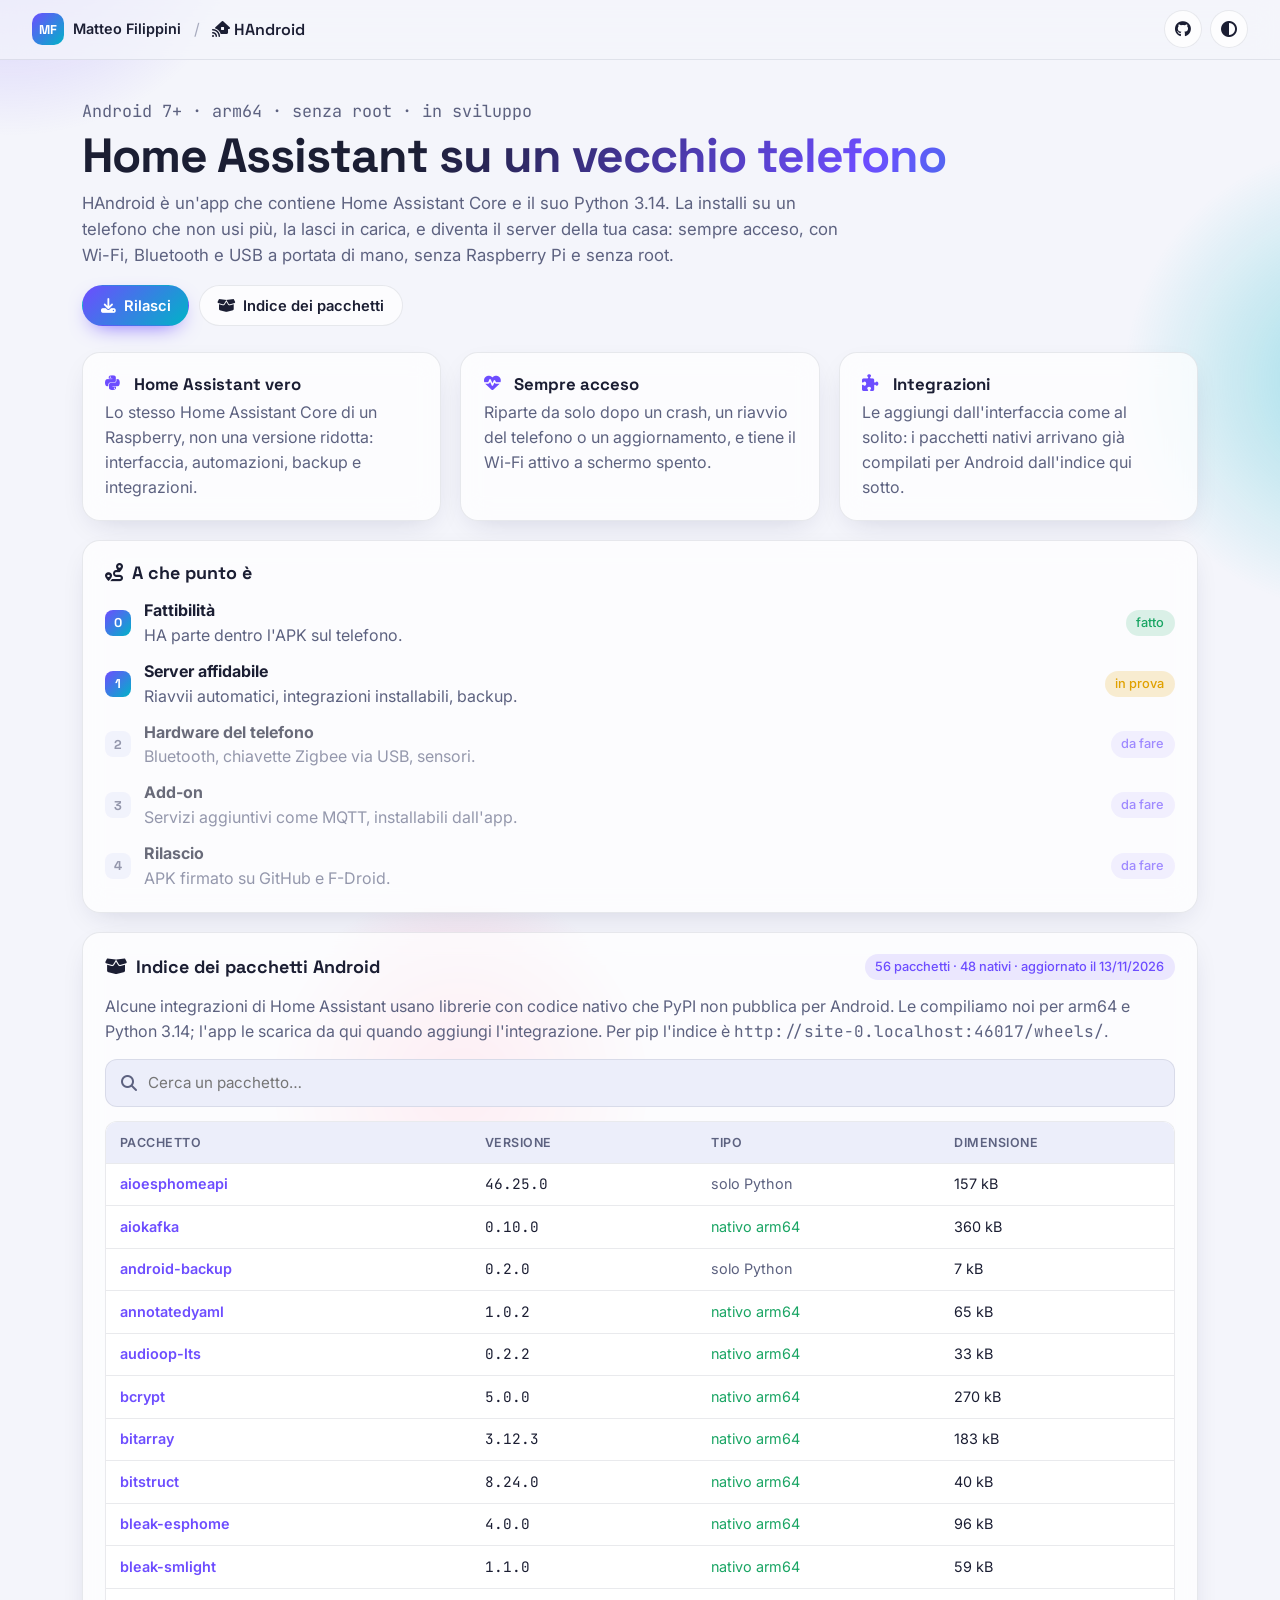
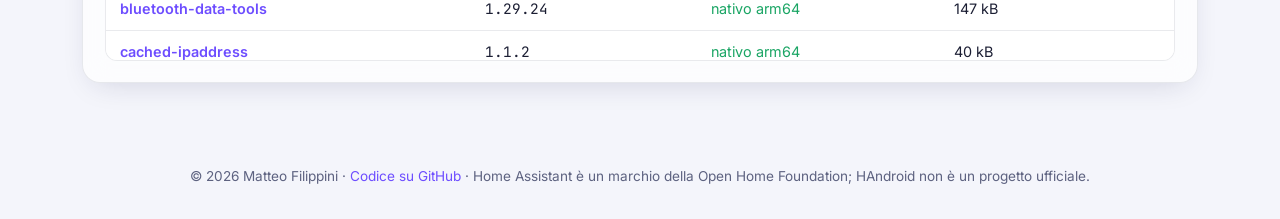
==== index.html @ 777d77d7 "Indice dei wheel Android" ====
<!DOCTYPE html>
<html lang="it">
<head>
  <meta charset="UTF-8">
  <script src="mf-log.js" data-app="handroid"></script>
  <meta name="viewport" content="width=device-width, initial-scale=1.0">
  <title>HAndroid · Matteo Filippini</title>
  <meta name="description" content="Home Assistant Core nativo su Android, senza root: Python 3.14 dentro l'APK, sempre acceso su un vecchio telefono. Con l'indice dei pacchetti Android per le integrazioni.">
  <link rel="icon" href="data:image/svg+xml,<svg xmlns='http://www.w3.org/2000/svg' viewBox='0 0 100 100'><rect width='100' height='100' rx='22' fill='%237c5cff'/><text x='50' y='68' font-size='56' text-anchor='middle'>🏠</text></svg>">
  <link rel="stylesheet" href="https://cdnjs.cloudflare.com/ajax/libs/font-awesome/6.5.1/css/all.min.css">
  <link rel="stylesheet" href="mf-theme.css">
  <link rel="stylesheet" href="stile.css">
  <script src="mf-theme.js"></script>
</head>
<body>

<header class="mf-topbar">
  <a class="mf-home" href="https://mattemn97.github.io/" title="Torna al sito di Matteo Filippini"><span class="mf-mark">MF</span><span class="mf-home-name">Matteo Filippini</span></a>
  <span class="mf-sep">/</span>
  <h1 class="mf-app-title"><i class="fa-solid fa-house-signal"></i> HAndroid</h1>
  <div class="mf-topbar-actions">
    <a class="mf-icon-btn" href="https://github.com/Mattemn97/HAndroid" target="_blank" rel="noopener" aria-label="Codice su GitHub"><i class="fa-brands fa-github"></i></a>
    <button class="mf-icon-btn" id="mfTheme" type="button" aria-label="Cambia tema"><i class="fa-solid fa-circle-half-stroke"></i></button>
  </div>
</header>

<main class="mf-main">
  <section class="mf-hero">
    <p class="mf-eyebrow">Android 7+ · arm64 · senza root · in sviluppo</p>
    <h1>Home Assistant su un vecchio telefono</h1>
    <p>
      HAndroid è un'app che contiene Home Assistant Core e il suo Python 3.14. La installi su un telefono che non usi
      più, la lasci in carica, e diventa il server della tua casa: sempre acceso, con Wi-Fi, Bluetooth e USB a portata
      di mano, senza Raspberry Pi e senza root.
    </p>
    <div class="azioni">
      <a class="mf-btn mf-btn-primary" href="https://github.com/Mattemn97/HAndroid/releases"><i class="fa-solid fa-download"></i> Rilasci</a>
      <a class="mf-btn" href="#indice"><i class="fa-solid fa-box-open"></i> Indice dei pacchetti</a>
    </div>
  </section>

  <section class="mf-grid schede">
    <article class="mf-card mf-anim" style="--i:0">
      <h2><i class="fa-brands fa-python"></i> Home Assistant vero</h2>
      <p class="muted">Lo stesso Home Assistant Core di un Raspberry, non una versione ridotta: interfaccia, automazioni, backup e integrazioni.</p>
    </article>
    <article class="mf-card mf-anim" style="--i:1">
      <h2><i class="fa-solid fa-heart-pulse"></i> Sempre acceso</h2>
      <p class="muted">Riparte da solo dopo un crash, un riavvio del telefono o un aggiornamento, e tiene il Wi-Fi attivo a schermo spento.</p>
    </article>
    <article class="mf-card mf-anim" style="--i:2">
      <h2><i class="fa-solid fa-puzzle-piece"></i> Integrazioni</h2>
      <p class="muted">Le aggiungi dall'interfaccia come al solito: i pacchetti nativi arrivano già compilati per Android dall'indice qui sotto.</p>
    </article>
  </section>

  <section class="mf-card tappe">
    <div class="mf-card-head"><h2><i class="fa-solid fa-route"></i> A che punto è</h2></div>
    <ol class="elenco-tappe">
      <li class="fatto"><span class="mf-step">0</span><div><strong>Fattibilità</strong><span class="muted">HA parte dentro l'APK sul telefono.</span></div><span class="mf-pill">fatto</span></li>
      <li class="corso"><span class="mf-step">1</span><div><strong>Server affidabile</strong><span class="muted">Riavvii automatici, integrazioni installabili, backup.</span></div><span class="mf-pill">in prova</span></li>
      <li><span class="mf-step">2</span><div><strong>Hardware del telefono</strong><span class="muted">Bluetooth, chiavette Zigbee via USB, sensori.</span></div><span class="mf-pill">da fare</span></li>
      <li><span class="mf-step">3</span><div><strong>Add-on</strong><span class="muted">Servizi aggiuntivi come MQTT, installabili dall'app.</span></div><span class="mf-pill">da fare</span></li>
      <li><span class="mf-step">4</span><div><strong>Rilascio</strong><span class="muted">APK firmato su GitHub e F-Droid.</span></div><span class="mf-pill">da fare</span></li>
    </ol>
  </section>

  <section class="mf-card" id="indice">
    <div class="mf-card-head">
      <h2><i class="fa-solid fa-box-open"></i> Indice dei pacchetti Android</h2>
      <span class="mf-pill" id="conteggio"><span class="mf-spinner"></span></span>
    </div>
    <p class="muted">
      Alcune integrazioni di Home Assistant usano librerie con codice nativo che PyPI non pubblica per Android.
      Le compiliamo noi per arm64 e Python 3.14; l'app le scarica da qui quando aggiungi l'integrazione.
      Per pip l'indice è <code class="mono" id="urlIndice">wheels/</code>.
    </p>
    <div class="mf-search">
      <i class="fa-solid fa-magnifying-glass"></i>
      <input id="q" class="mf-input" type="search" autocomplete="off" placeholder="Cerca un pacchetto…" aria-label="Cerca un pacchetto">
    </div>
    <div class="mf-table-wrap">
      <table class="mf-table">
        <thead><tr><th>Pacchetto</th><th>Versione</th><th>Tipo</th><th>Dimensione</th></tr></thead>
        <tbody id="righe"><tr><td colspan="4" class="muted"><span class="mf-spinner"></span> Caricamento…</td></tr></tbody>
      </table>
    </div>
  </section>
</main>

<footer class="mf-footer">
  © <span id="anno"></span> Matteo Filippini · <a href="https://github.com/Mattemn97/HAndroid" target="_blank" rel="noopener">Codice su GitHub</a> ·
  Home Assistant è un marchio della Open Home Foundation; HAndroid non è un progetto ufficiale.
</footer>

<script src="sito.js"></script>
</body>
</html>
---- mf-theme.css ----
/* ==========================================================
   mf-theme · stile condiviso dei progetti di Matteo Filippini
   Stessi colori, font e componenti di https://mattemn97.github.io
   ========================================================== */
@import url('https://fonts.googleapis.com/css2?family=Inter:wght@400;500;600;700&family=Space+Grotesk:wght@500;700&family=JetBrains+Mono:wght@400;500&display=swap');

:root {
  --bg: #f4f5fb;
  --bg-2: #eceefa;
  --surface: rgba(255, 255, 255, 0.72);
  --surface-solid: #ffffff;
  --border: rgba(20, 24, 60, 0.09);
  --text: #1b1e33;
  --muted: #5d6280;
  --primary: #6d4dff;
  --primary-2: #00b3c7;
  --accent: #ff5d8f;
  --ok: #1aa564;
  --warn: #e0a100;
  --err: #e5484d;
  --on-primary: #ffffff;
  --gradient: linear-gradient(135deg, var(--primary), var(--primary-2));
  --shadow: 0 10px 30px -12px rgba(30, 30, 80, 0.18);
  --blob-opacity: 0.35;
  --radius: 18px;
  --radius-sm: 10px;
  --font: 'Inter', system-ui, -apple-system, 'Segoe UI', Roboto, sans-serif;
  --font-display: 'Space Grotesk', var(--font);
  --font-mono: 'JetBrains Mono', ui-monospace, Consolas, monospace;
  color-scheme: light;
}

@media (prefers-color-scheme: dark) {
  :root:not([data-theme="light"]) {
    --bg: #0b0d1a; --bg-2: #11142a; --surface: rgba(22, 25, 48, 0.68); --surface-solid: #161930;
    --border: rgba(255, 255, 255, 0.08); --text: #e8e9f5; --muted: #9a9fc0;
    --primary: #8f75ff; --primary-2: #22d3e6; --accent: #ff6f9c; --ok: #3ccf8e; --warn: #f5c044; --err: #ff6b70;
    --shadow: 0 14px 40px -16px rgba(0, 0, 0, 0.6); --blob-opacity: 0.25; color-scheme: dark;
  }
}
:root[data-theme="dark"] {
  --bg: #0b0d1a; --bg-2: #11142a; --surface: rgba(22, 25, 48, 0.68); --surface-solid: #161930;
  --border: rgba(255, 255, 255, 0.08); --text: #e8e9f5; --muted: #9a9fc0;
  --primary: #8f75ff; --primary-2: #22d3e6; --accent: #ff6f9c; --ok: #3ccf8e; --warn: #f5c044; --err: #ff6b70;
  --shadow: 0 14px 40px -16px rgba(0, 0, 0, 0.6); --blob-opacity: 0.25; color-scheme: dark;
}

*, *::before, *::after { box-sizing: border-box; }

html, body { margin: 0; }
body {
  font-family: var(--font);
  background: var(--bg);
  color: var(--text);
  line-height: 1.55;
  -webkit-font-smoothing: antialiased;
  min-height: 100vh;
  transition: background-color .4s, color .4s;
}

/* sfondo con macchie di colore che si muovono lentamente */
body::before {
  content: ''; position: fixed; inset: -20vmax; z-index: -1; pointer-events: none;
  background:
    radial-gradient(28vmax 28vmax at 15% 10%, color-mix(in srgb, var(--primary) calc(var(--blob-opacity) * 100%), transparent), transparent 70%),
    radial-gradient(26vmax 26vmax at 90% 45%, color-mix(in srgb, var(--primary-2) calc(var(--blob-opacity) * 100%), transparent), transparent 70%),
    radial-gradient(22vmax 22vmax at 40% 95%, color-mix(in srgb, var(--accent) calc(var(--blob-opacity) * 100%), transparent), transparent 70%);
  animation: mf-drift 28s ease-in-out infinite alternate;
}
@keyframes mf-drift { to { transform: translate(4vmax, 3vmax) rotate(8deg); } }

a { color: var(--primary); text-decoration: none; }
a:hover { text-decoration: underline; }
h1, h2, h3, h4 { font-family: var(--font-display); line-height: 1.2; margin: 0 0 .6rem; }
p { margin: 0 0 .8rem; }
.mono { font-family: var(--font-mono); }
.muted { color: var(--muted); }
.small { font-size: .85rem; }
.hidden { display: none !important; }

/* ---------- Barra superiore ---------- */
.mf-topbar {
  position: sticky; top: 0; z-index: 50;
  display: flex; align-items: center; gap: .8rem;
  padding: .65rem clamp(14px, 3vw, 32px);
  background: color-mix(in srgb, var(--bg) 72%, transparent);
  backdrop-filter: blur(14px); -webkit-backdrop-filter: blur(14px);
  border-bottom: 1px solid var(--border);
}
.mf-home {
  display: inline-flex; align-items: center; gap: .55rem; color: var(--text); font-weight: 600; font-size: .9rem; flex: none;
}
.mf-home:hover { text-decoration: none; color: var(--primary); }
.mf-mark {
  display: grid; place-items: center; width: 32px; height: 32px; border-radius: 10px;
  background: var(--gradient); color: var(--on-primary);
  font: 700 .8rem var(--font-display);
}
.mf-sep { color: var(--muted); opacity: .5; }
.mf-app-title { font: 600 1rem var(--font-display); margin: 0; white-space: nowrap; overflow: hidden; text-overflow: ellipsis; min-width: 0; }
.mf-topbar-actions { margin-left: auto; display: flex; gap: .5rem; align-items: center; flex: none; }
.mf-icon-btn {
  display: inline-grid; place-items: center; width: 38px; height: 38px; border-radius: 50%;
  border: 1px solid var(--border); background: var(--surface); color: var(--text); cursor: pointer;
  font-size: 1rem; transition: transform .3s, color .2s, border-color .2s;
}
.mf-icon-btn:hover { color: var(--primary); border-color: var(--primary); text-decoration: none; }
#mfTheme:hover { transform: rotate(180deg); }
@media (max-width: 560px) { .mf-home-name, .mf-sep { display: none; } }

/* ---------- Layout ---------- */
.mf-main { max-width: 1180px; margin: 0 auto; padding: clamp(1.2rem, 4vw, 2.4rem) clamp(14px, 3vw, 32px) 2rem; }
.mf-hero { margin-bottom: 1.6rem; }
.mf-hero h1 {
  font-size: clamp(1.9rem, 5vw, 3rem); letter-spacing: -0.02em; margin-bottom: .3rem;
  background: linear-gradient(120deg, var(--text) 30%, var(--primary) 70%, var(--primary-2));
  -webkit-background-clip: text; background-clip: text; color: transparent;
}
.mf-hero p { color: var(--muted); font-size: 1.05rem; max-width: 70ch; }
.mf-eyebrow { font-family: var(--font-mono); color: var(--primary); font-size: .9rem; margin-bottom: .2rem; }
.mf-grid { display: grid; gap: 1.2rem; }

/* ---------- Card ---------- */
.mf-card {
  position: relative; background: var(--surface); border: 1px solid var(--border); border-radius: var(--radius);
  padding: 1.3rem 1.4rem; box-shadow: var(--shadow); color: var(--text);
  backdrop-filter: blur(14px); -webkit-backdrop-filter: blur(14px);
  transition: transform .25s, border-color .25s;
}
.mf-card h2 { font-size: 1.12rem; display: flex; align-items: center; gap: .55rem; }
.mf-card-head { display: flex; flex-wrap: wrap; align-items: center; justify-content: space-between; gap: .6rem; margin-bottom: .9rem; }
.mf-card-head h2 { margin: 0; }
a.mf-card:hover { text-decoration: none; transform: translateY(-4px); border-color: color-mix(in srgb, var(--primary) 45%, var(--border)); }
.mf-step {
  display: inline-grid; place-items: center; width: 26px; height: 26px; border-radius: 8px;
  background: var(--gradient); color: var(--on-primary); font: 700 .8rem var(--font-display);
}

/* ---------- Bottoni ---------- */
.mf-btn {
  display: inline-flex; align-items: center; justify-content: center; gap: .5rem;
  padding: .65rem 1.1rem; border-radius: 999px; border: 1px solid var(--border);
  background: var(--surface); color: var(--text); font: 600 .92rem var(--font);
  cursor: pointer; transition: transform .2s, box-shadow .2s, border-color .2s, color .2s, opacity .2s; white-space: nowrap;
}
.mf-btn:hover { transform: translateY(-2px); border-color: var(--primary); color: var(--primary); text-decoration: none; }
.mf-btn:active { transform: translateY(0) scale(.98); }
.mf-btn-primary { background: var(--gradient); border-color: transparent; color: var(--on-primary); box-shadow: 0 8px 22px -10px var(--primary); }
.mf-btn-primary:hover { color: var(--on-primary); border-color: transparent; box-shadow: 0 12px 28px -10px var(--primary); }
.mf-btn-sm { padding: .4rem .85rem; font-size: .84rem; }
.mf-btn-block { display: flex; width: 100%; }
.mf-btn:disabled { opacity: .45; cursor: not-allowed; transform: none; box-shadow: none; }

/* ---------- Campi ---------- */
.mf-label { display: block; font-size: .82rem; font-weight: 600; color: var(--muted); margin: 0 0 .35rem; }
.mf-input, .mf-select {
  width: 100%; padding: .7rem .95rem; border-radius: 12px; font: inherit; font-size: .95rem;
  border: 1px solid var(--border); background: var(--bg-2); color: var(--text); outline: none; transition: border-color .2s, box-shadow .2s;
}
.mf-input:focus, .mf-select:focus { border-color: var(--primary); box-shadow: 0 0 0 3px color-mix(in srgb, var(--primary) 20%, transparent); }
.mf-search { position: relative; }
.mf-search > i { position: absolute; left: 1rem; top: 50%; transform: translateY(-50%); color: var(--muted); pointer-events: none; }
.mf-search .mf-input { padding-left: 2.6rem; }

/* ---------- Pill, chip, badge ---------- */
.mf-pill {
  display: inline-flex; align-items: center; gap: .35rem; font-size: .8rem; font-weight: 500;
  padding: .2rem .65rem; border-radius: 999px;
  background: color-mix(in srgb, var(--primary) 12%, transparent); color: var(--primary);
}
.mf-chips { display: flex; flex-wrap: wrap; gap: .4rem; }
.mf-chip {
  display: inline-flex; align-items: center; gap: .4rem; padding: .38rem .8rem; border-radius: 999px;
  font: 500 .84rem var(--font); cursor: pointer; background: var(--bg-2); color: var(--muted);
  border: 1px solid var(--border); transition: all .2s;
}
.mf-chip:hover { color: var(--text); }
.mf-chip.active { background: var(--gradient); border-color: transparent; color: var(--on-primary); }
.mf-freq {
  display: inline-block; font-family: var(--font-mono); font-size: .82rem; font-weight: 500; white-space: nowrap;
  padding: .12rem .5rem; margin: .1rem .15rem .1rem 0; border-radius: 6px;
  background: color-mix(in srgb, var(--primary-2) 14%, transparent); color: color-mix(in srgb, var(--primary-2) 80%, var(--text));
}

/* ---------- Avvisi ---------- */
.mf-alert {
  display: flex; gap: .7rem; align-items: flex-start; padding: .85rem 1rem; border-radius: 12px;
  border: 1px solid var(--border); background: var(--bg-2); font-size: .92rem; margin: .8rem 0;
  animation: mf-in .3s ease both;
}
.mf-alert.ok { border-color: color-mix(in srgb, var(--ok) 45%, transparent); background: color-mix(in srgb, var(--ok) 12%, transparent); }
.mf-alert.err { border-color: color-mix(in srgb, var(--err) 45%, transparent); background: color-mix(in srgb, var(--err) 12%, transparent); }
.mf-alert.warn { border-color: color-mix(in srgb, var(--warn) 45%, transparent); background: color-mix(in srgb, var(--warn) 12%, transparent); }

/* ---------- Tabelle ---------- */
.mf-table-wrap { overflow-x: auto; border-radius: 12px; border: 1px solid var(--border); background: var(--surface-solid); }
.mf-table { width: 100%; border-collapse: collapse; font-size: .9rem; }
.mf-table th {
  text-align: left; font-weight: 600; font-size: .78rem; text-transform: uppercase; letter-spacing: .04em;
  color: var(--muted); background: var(--bg-2); padding: .65rem .85rem; position: sticky; top: 0; z-index: 1;
}
.mf-table td { padding: .6rem .85rem; border-top: 1px solid var(--border); vertical-align: top; }
.mf-table tbody tr { transition: background .15s; }
.mf-table tbody tr:hover { background: color-mix(in srgb, var(--primary) 6%, transparent); }

/* ---------- Varie ---------- */
.mf-spinner {
  display: inline-block; width: 18px; height: 18px; border-radius: 50%; vertical-align: middle;
  border: 3px solid color-mix(in srgb, var(--primary) 25%, transparent); border-top-color: var(--primary);
  animation: mf-spin .8s linear infinite;
}
.mf-spinner.lg { width: 46px; height: 46px; border-width: 5px; }
@keyframes mf-spin { to { transform: rotate(360deg); } }
@keyframes mf-in { from { opacity: 0; transform: translateY(10px); } to { opacity: 1; transform: none; } }
.mf-anim { animation: mf-in .45s ease both; animation-delay: calc(var(--i, 0) * 40ms); }

.mf-footer { text-align: center; padding: 2rem 1rem; color: var(--muted); font-size: .85rem; }

@media (prefers-reduced-motion: reduce) {
  *, *::before, *::after { animation: none !important; transition: none !important; }
}
---- stile.css ----
/* Stile della pagina di HAndroid, sopra mf-theme.css (condiviso con https://mattemn97.github.io) */
.azioni { display: flex; flex-wrap: wrap; gap: .6rem; margin-top: 1.1rem; }
.schede { grid-template-columns: repeat(auto-fit, minmax(240px, 1fr)); margin-bottom: 1.2rem; }
.schede h2 { font-size: 1.05rem; margin-bottom: .4rem; }
.schede h2 i { color: var(--primary); margin-right: .3rem; }
.schede p { margin: 0; }
.tappe, #indice { margin-bottom: 1.2rem; }

.elenco-tappe { list-style: none; margin: 0; padding: 0; display: grid; gap: .7rem; }
.elenco-tappe li { display: grid; grid-template-columns: auto 1fr auto; gap: .8rem; align-items: center; }
.elenco-tappe li div { display: flex; flex-direction: column; }
.elenco-tappe li:not(.fatto):not(.corso) { opacity: .65; }
.elenco-tappe li:not(.fatto):not(.corso) .mf-step { background: var(--bg-2); color: var(--muted); }
.elenco-tappe .fatto .mf-pill { background: color-mix(in srgb, var(--ok) 15%, transparent); color: var(--ok); }
.elenco-tappe .corso .mf-pill { background: color-mix(in srgb, var(--warn) 18%, transparent); color: var(--warn); }

#indice .mf-search { margin: .9rem 0; }
#indice .mf-table-wrap { max-height: 60vh; }
#indice td:first-child a { font-weight: 600; }
.tipo-android { color: var(--ok); }
.tipo-puro { color: var(--muted); }

/* telefono: niente scorrimento orizzontale */
.mf-eyebrow, #urlIndice { overflow-wrap: anywhere; white-space: normal; }
.mf-hero h1 { overflow-wrap: break-word; }
.mf-card { min-width: 0; }
@media (max-width: 560px) {
  #indice th:nth-child(4), #indice td:nth-child(4) { display: none; }
}
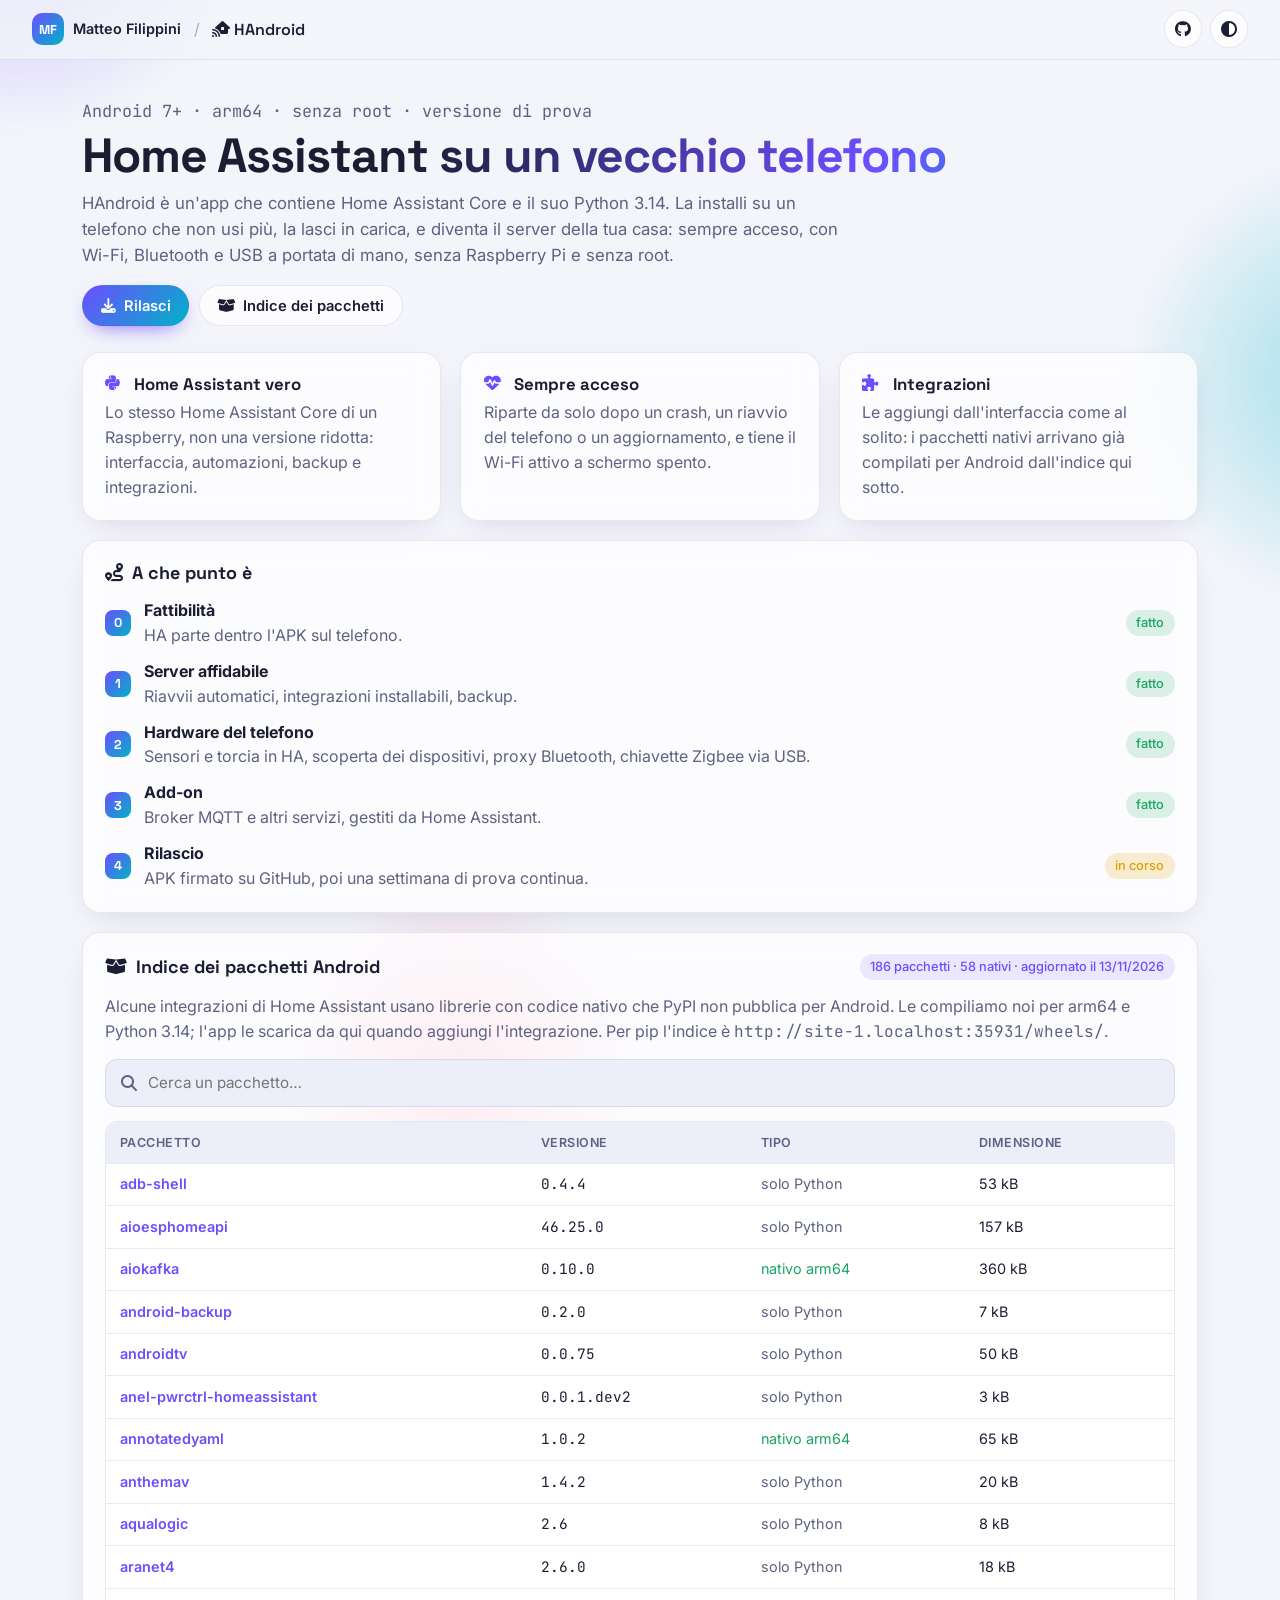
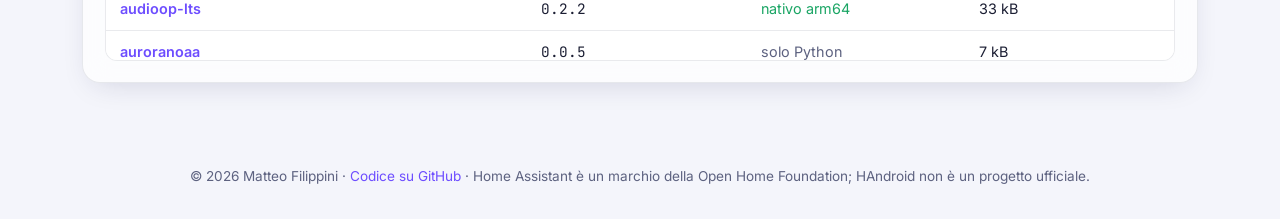
==== commit 354ade87: "Indice dei wheel Android: 186 pacchetti" ====
--- a/index.html
+++ b/index.html
@@ -26,7 +26,7 @@
 
 <main class="mf-main">
   <section class="mf-hero">
-    <p class="mf-eyebrow">Android 7+ · arm64 · senza root · in sviluppo</p>
+    <p class="mf-eyebrow">Android 7+ · arm64 · senza root · versione di prova</p>
     <h1>Home Assistant su un vecchio telefono</h1>
     <p>
       HAndroid è un'app che contiene Home Assistant Core e il suo Python 3.14. La installi su un telefono che non usi
@@ -58,10 +58,10 @@
     <div class="mf-card-head"><h2><i class="fa-solid fa-route"></i> A che punto è</h2></div>
     <ol class="elenco-tappe">
       <li class="fatto"><span class="mf-step">0</span><div><strong>Fattibilità</strong><span class="muted">HA parte dentro l'APK sul telefono.</span></div><span class="mf-pill">fatto</span></li>
-      <li class="corso"><span class="mf-step">1</span><div><strong>Server affidabile</strong><span class="muted">Riavvii automatici, integrazioni installabili, backup.</span></div><span class="mf-pill">in prova</span></li>
-      <li><span class="mf-step">2</span><div><strong>Hardware del telefono</strong><span class="muted">Bluetooth, chiavette Zigbee via USB, sensori.</span></div><span class="mf-pill">da fare</span></li>
-      <li><span class="mf-step">3</span><div><strong>Add-on</strong><span class="muted">Servizi aggiuntivi come MQTT, installabili dall'app.</span></div><span class="mf-pill">da fare</span></li>
-      <li><span class="mf-step">4</span><div><strong>Rilascio</strong><span class="muted">APK firmato su GitHub e F-Droid.</span></div><span class="mf-pill">da fare</span></li>
+      <li class="fatto"><span class="mf-step">1</span><div><strong>Server affidabile</strong><span class="muted">Riavvii automatici, integrazioni installabili, backup.</span></div><span class="mf-pill">fatto</span></li>
+      <li class="fatto"><span class="mf-step">2</span><div><strong>Hardware del telefono</strong><span class="muted">Sensori e torcia in HA, scoperta dei dispositivi, proxy Bluetooth, chiavette Zigbee via USB.</span></div><span class="mf-pill">fatto</span></li>
+      <li class="fatto"><span class="mf-step">3</span><div><strong>Add-on</strong><span class="muted">Broker MQTT e altri servizi, gestiti da Home Assistant.</span></div><span class="mf-pill">fatto</span></li>
+      <li class="corso"><span class="mf-step">4</span><div><strong>Rilascio</strong><span class="muted">APK firmato su GitHub, poi una settimana di prova continua.</span></div><span class="mf-pill">in corso</span></li>
     </ol>
   </section>
 
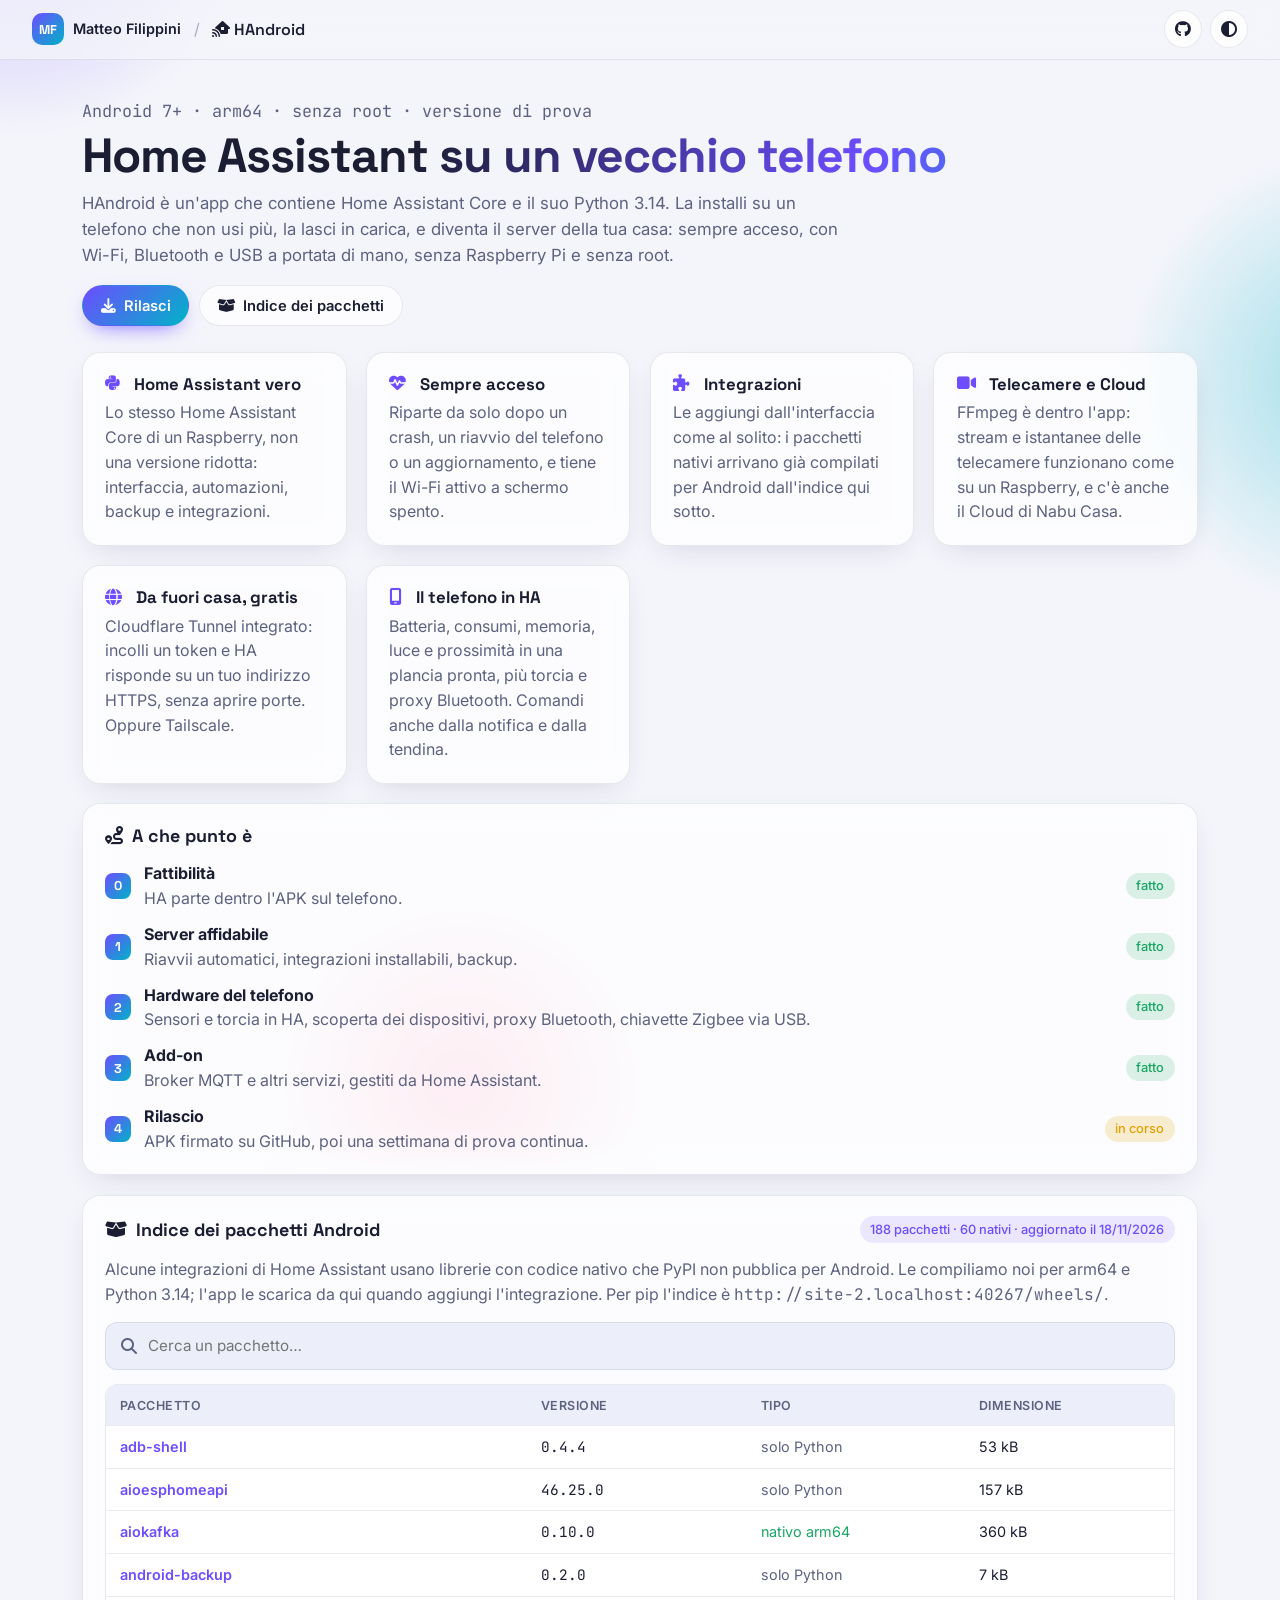
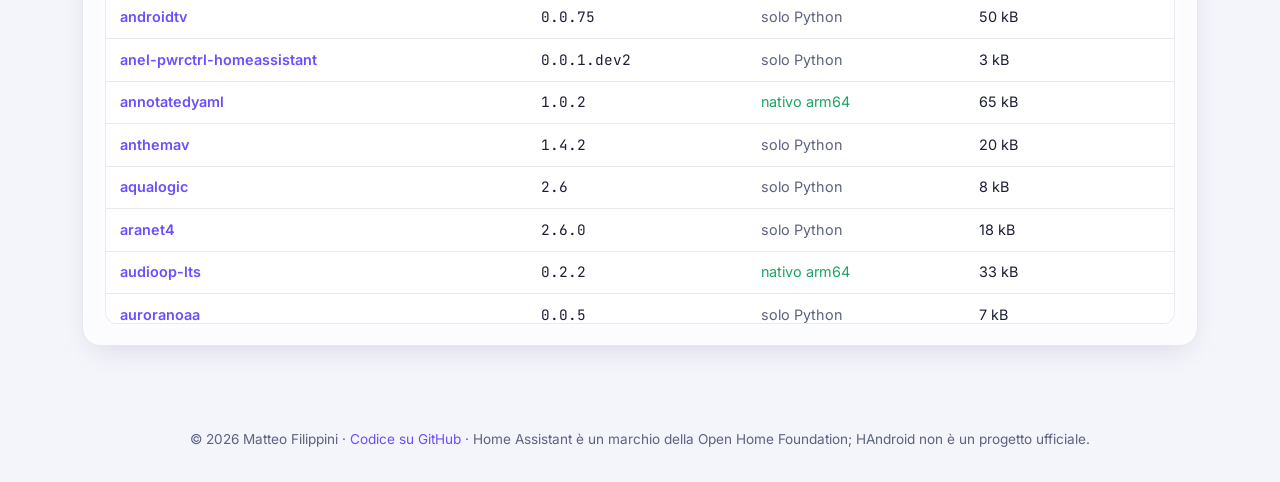
==== commit c7b3c05e: "Indice dei wheel Android: 188 pacchetti" ====
--- a/index.html
+++ b/index.html
@@ -52,6 +52,18 @@
       <h2><i class="fa-solid fa-puzzle-piece"></i> Integrazioni</h2>
       <p class="muted">Le aggiungi dall'interfaccia come al solito: i pacchetti nativi arrivano già compilati per Android dall'indice qui sotto.</p>
     </article>
+    <article class="mf-card mf-anim" style="--i:3">
+      <h2><i class="fa-solid fa-video"></i> Telecamere e Cloud</h2>
+      <p class="muted">FFmpeg è dentro l'app: stream e istantanee delle telecamere funzionano come su un Raspberry, e c'è anche il Cloud di Nabu Casa.</p>
+    </article>
+    <article class="mf-card mf-anim" style="--i:4">
+      <h2><i class="fa-solid fa-globe"></i> Da fuori casa, gratis</h2>
+      <p class="muted">Cloudflare Tunnel integrato: incolli un token e HA risponde su un tuo indirizzo HTTPS, senza aprire porte. Oppure Tailscale.</p>
+    </article>
+    <article class="mf-card mf-anim" style="--i:5">
+      <h2><i class="fa-solid fa-mobile-screen"></i> Il telefono in HA</h2>
+      <p class="muted">Batteria, consumi, memoria, luce e prossimità in una plancia pronta, più torcia e proxy Bluetooth. Comandi anche dalla notifica e dalla tendina.</p>
+    </article>
   </section>
 
   <section class="mf-card tappe">
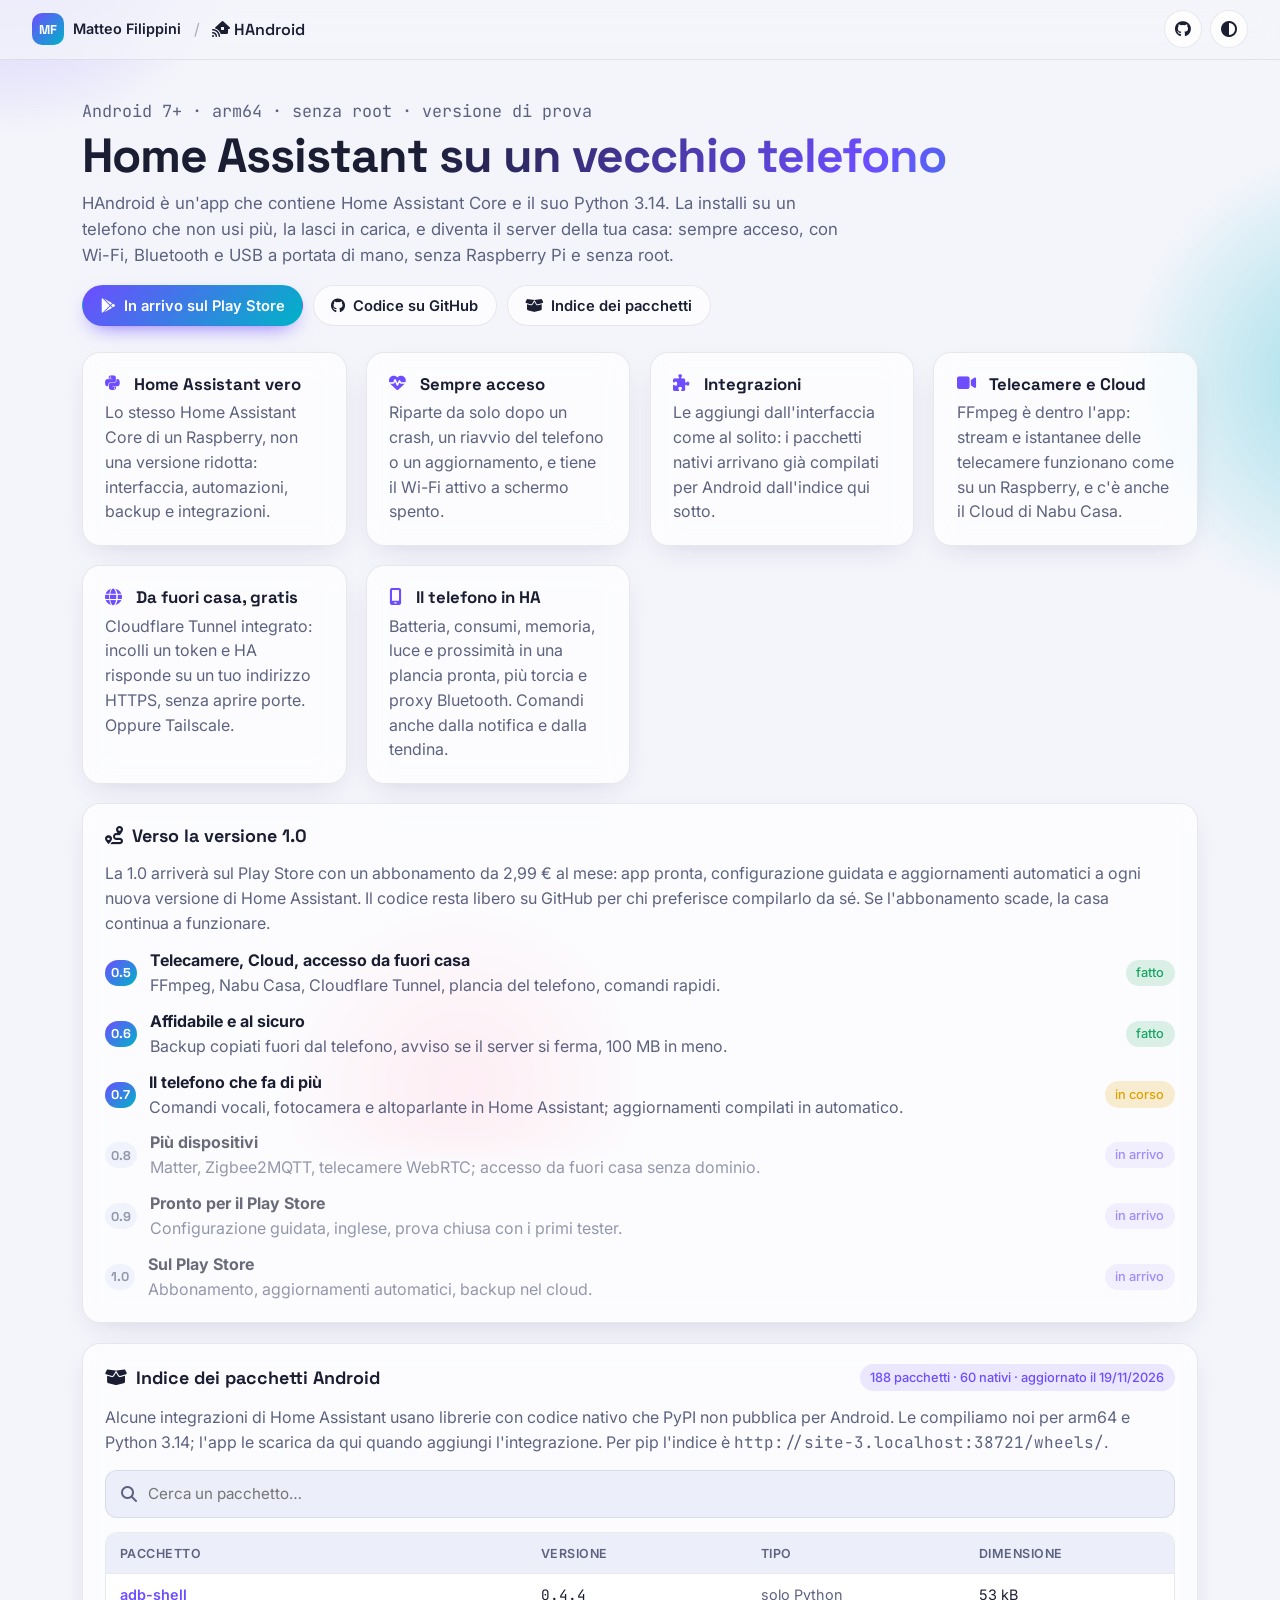
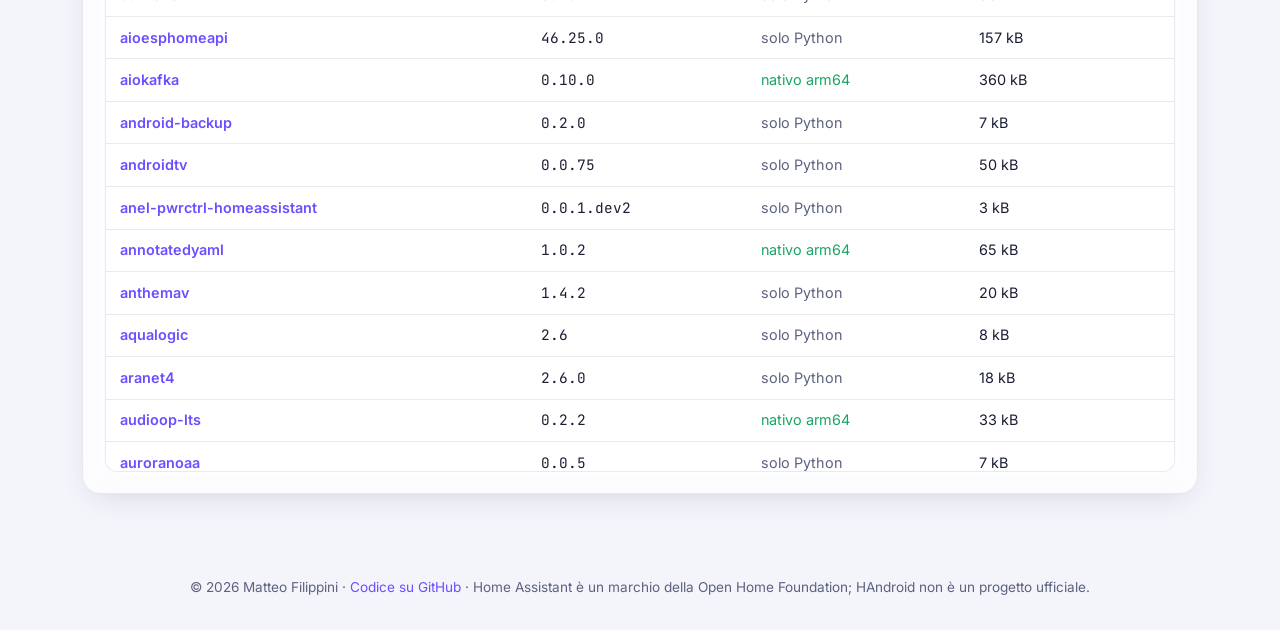
==== commit d8de654b: "Indice dei wheel Android: 188 pacchetti" ====
--- a/index.html
+++ b/index.html
@@ -34,7 +34,8 @@
       di mano, senza Raspberry Pi e senza root.
     </p>
     <div class="azioni">
-      <a class="mf-btn mf-btn-primary" href="https://github.com/Mattemn97/HAndroid/releases"><i class="fa-solid fa-download"></i> Rilasci</a>
+      <a class="mf-btn mf-btn-primary" href="#tappe"><i class="fa-brands fa-google-play"></i> In arrivo sul Play Store</a>
+      <a class="mf-btn" href="https://github.com/Mattemn97/HAndroid"><i class="fa-brands fa-github"></i> Codice su GitHub</a>
       <a class="mf-btn" href="#indice"><i class="fa-solid fa-box-open"></i> Indice dei pacchetti</a>
     </div>
   </section>
@@ -66,14 +67,20 @@
     </article>
   </section>
 
-  <section class="mf-card tappe">
-    <div class="mf-card-head"><h2><i class="fa-solid fa-route"></i> A che punto è</h2></div>
+  <section class="mf-card tappe" id="tappe">
+    <div class="mf-card-head"><h2><i class="fa-solid fa-route"></i> Verso la versione 1.0</h2></div>
+    <p class="muted">
+      La 1.0 arriverà sul Play Store con un abbonamento da 2,99 € al mese: app pronta, configurazione guidata e
+      aggiornamenti automatici a ogni nuova versione di Home Assistant. Il codice resta libero su GitHub per chi
+      preferisce compilarlo da sé. Se l'abbonamento scade, la casa continua a funzionare.
+    </p>
     <ol class="elenco-tappe">
-      <li class="fatto"><span class="mf-step">0</span><div><strong>Fattibilità</strong><span class="muted">HA parte dentro l'APK sul telefono.</span></div><span class="mf-pill">fatto</span></li>
-      <li class="fatto"><span class="mf-step">1</span><div><strong>Server affidabile</strong><span class="muted">Riavvii automatici, integrazioni installabili, backup.</span></div><span class="mf-pill">fatto</span></li>
-      <li class="fatto"><span class="mf-step">2</span><div><strong>Hardware del telefono</strong><span class="muted">Sensori e torcia in HA, scoperta dei dispositivi, proxy Bluetooth, chiavette Zigbee via USB.</span></div><span class="mf-pill">fatto</span></li>
-      <li class="fatto"><span class="mf-step">3</span><div><strong>Add-on</strong><span class="muted">Broker MQTT e altri servizi, gestiti da Home Assistant.</span></div><span class="mf-pill">fatto</span></li>
-      <li class="corso"><span class="mf-step">4</span><div><strong>Rilascio</strong><span class="muted">APK firmato su GitHub, poi una settimana di prova continua.</span></div><span class="mf-pill">in corso</span></li>
+      <li class="fatto"><span class="mf-step">0.5</span><div><strong>Telecamere, Cloud, accesso da fuori casa</strong><span class="muted">FFmpeg, Nabu Casa, Cloudflare Tunnel, plancia del telefono, comandi rapidi.</span></div><span class="mf-pill">fatto</span></li>
+      <li class="fatto"><span class="mf-step">0.6</span><div><strong>Affidabile e al sicuro</strong><span class="muted">Backup copiati fuori dal telefono, avviso se il server si ferma, 100 MB in meno.</span></div><span class="mf-pill">fatto</span></li>
+      <li class="corso"><span class="mf-step">0.7</span><div><strong>Il telefono che fa di più</strong><span class="muted">Comandi vocali, fotocamera e altoparlante in Home Assistant; aggiornamenti compilati in automatico.</span></div><span class="mf-pill">in corso</span></li>
+      <li><span class="mf-step">0.8</span><div><strong>Più dispositivi</strong><span class="muted">Matter, Zigbee2MQTT, telecamere WebRTC; accesso da fuori casa senza dominio.</span></div><span class="mf-pill">in arrivo</span></li>
+      <li><span class="mf-step">0.9</span><div><strong>Pronto per il Play Store</strong><span class="muted">Configurazione guidata, inglese, prova chiusa con i primi tester.</span></div><span class="mf-pill">in arrivo</span></li>
+      <li><span class="mf-step">1.0</span><div><strong>Sul Play Store</strong><span class="muted">Abbonamento, aggiornamenti automatici, backup nel cloud.</span></div><span class="mf-pill">in arrivo</span></li>
     </ol>
   </section>
 
--- a/stile.css
+++ b/stile.css
@@ -27,3 +27,4 @@
 @media (max-width: 560px) {
   #indice th:nth-child(4), #indice td:nth-child(4) { display: none; }
 }
+.elenco-tappe .mf-step { width: auto; min-width: 2.2em; padding: 0 .45em; border-radius: 999px; }
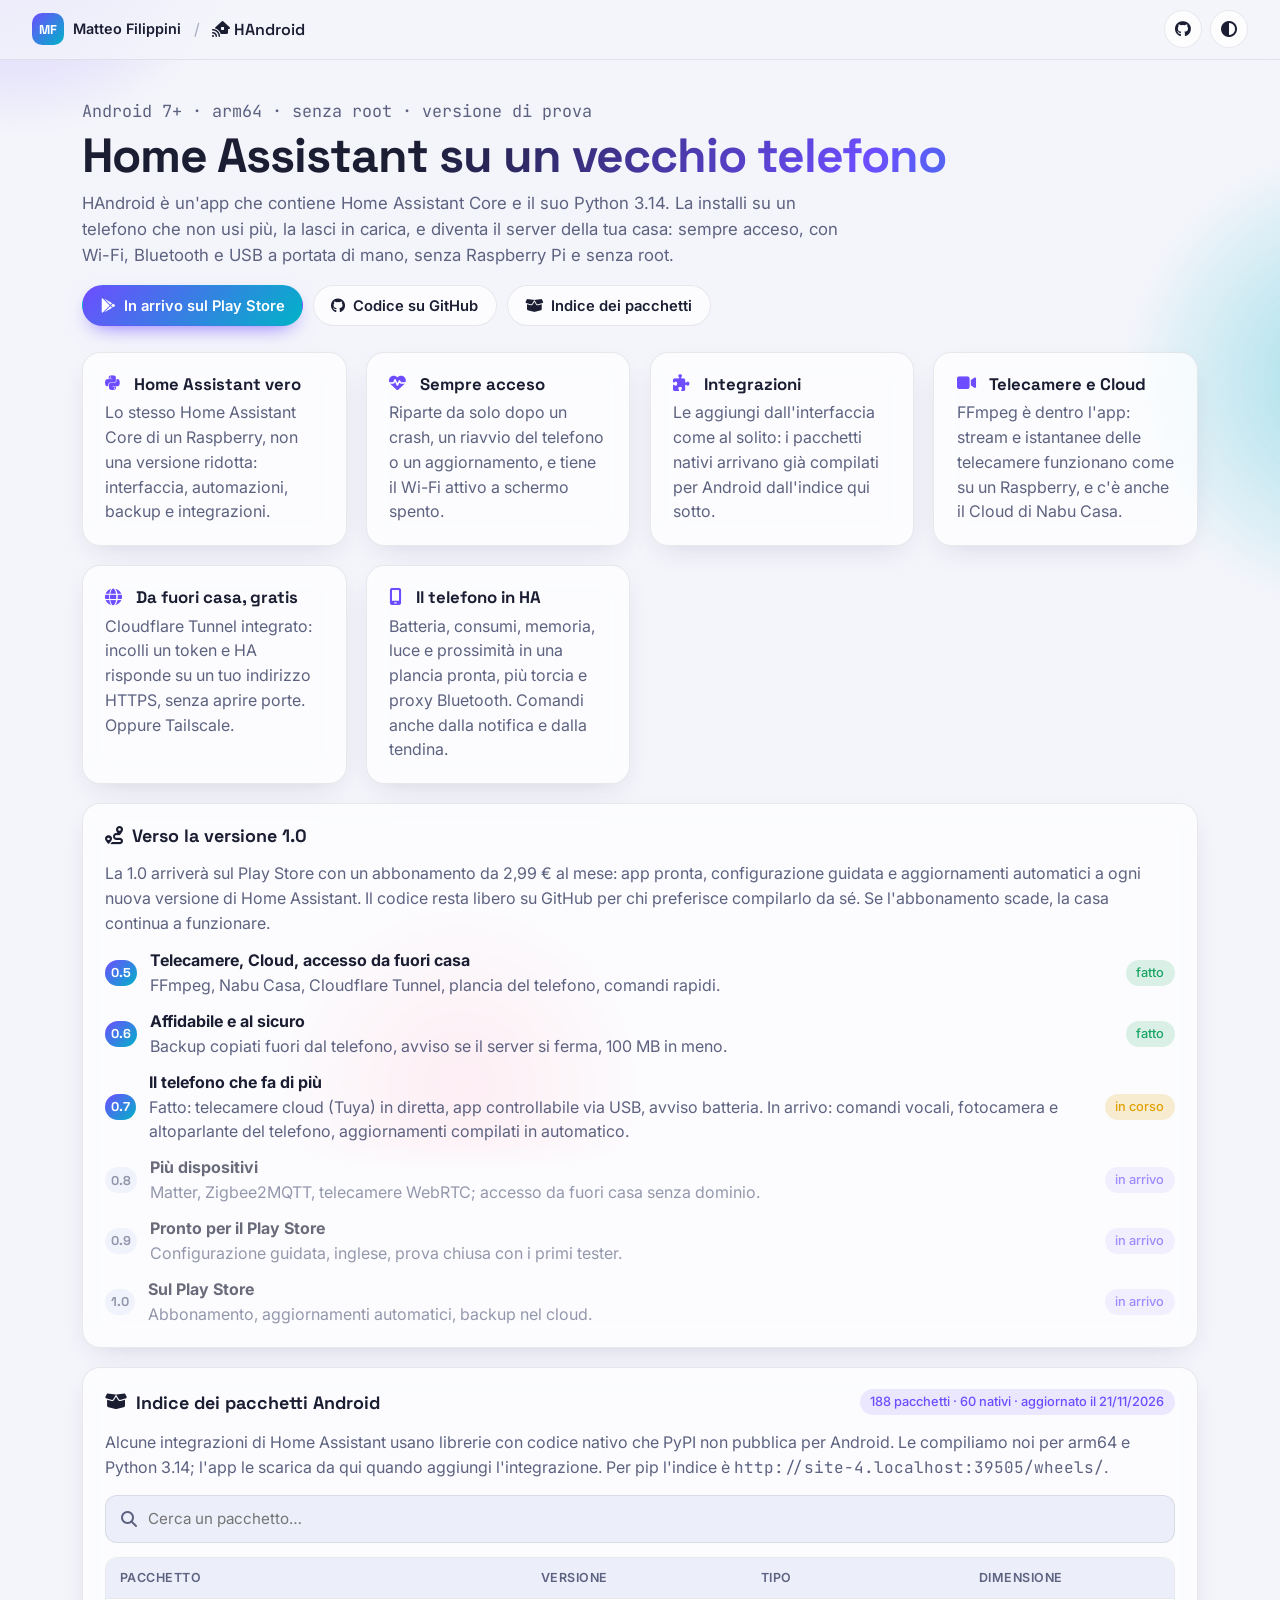
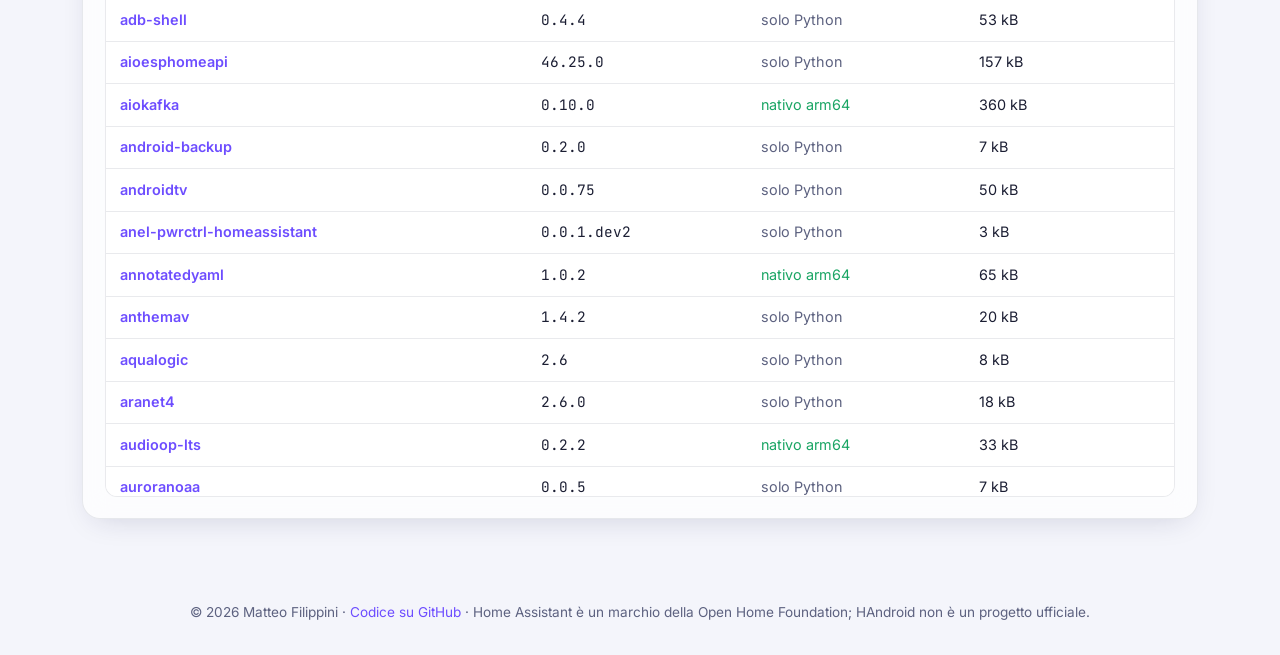
==== commit ba3c958e: "Indice dei wheel Android: 188 pacchetti" ====
--- a/index.html
+++ b/index.html
@@ -77,7 +77,7 @@
     <ol class="elenco-tappe">
       <li class="fatto"><span class="mf-step">0.5</span><div><strong>Telecamere, Cloud, accesso da fuori casa</strong><span class="muted">FFmpeg, Nabu Casa, Cloudflare Tunnel, plancia del telefono, comandi rapidi.</span></div><span class="mf-pill">fatto</span></li>
       <li class="fatto"><span class="mf-step">0.6</span><div><strong>Affidabile e al sicuro</strong><span class="muted">Backup copiati fuori dal telefono, avviso se il server si ferma, 100 MB in meno.</span></div><span class="mf-pill">fatto</span></li>
-      <li class="corso"><span class="mf-step">0.7</span><div><strong>Il telefono che fa di più</strong><span class="muted">Comandi vocali, fotocamera e altoparlante in Home Assistant; aggiornamenti compilati in automatico.</span></div><span class="mf-pill">in corso</span></li>
+      <li class="corso"><span class="mf-step">0.7</span><div><strong>Il telefono che fa di più</strong><span class="muted">Fatto: telecamere cloud (Tuya) in diretta, app controllabile via USB, avviso batteria. In arrivo: comandi vocali, fotocamera e altoparlante del telefono, aggiornamenti compilati in automatico.</span></div><span class="mf-pill">in corso</span></li>
       <li><span class="mf-step">0.8</span><div><strong>Più dispositivi</strong><span class="muted">Matter, Zigbee2MQTT, telecamere WebRTC; accesso da fuori casa senza dominio.</span></div><span class="mf-pill">in arrivo</span></li>
       <li><span class="mf-step">0.9</span><div><strong>Pronto per il Play Store</strong><span class="muted">Configurazione guidata, inglese, prova chiusa con i primi tester.</span></div><span class="mf-pill">in arrivo</span></li>
       <li><span class="mf-step">1.0</span><div><strong>Sul Play Store</strong><span class="muted">Abbonamento, aggiornamenti automatici, backup nel cloud.</span></div><span class="mf-pill">in arrivo</span></li>
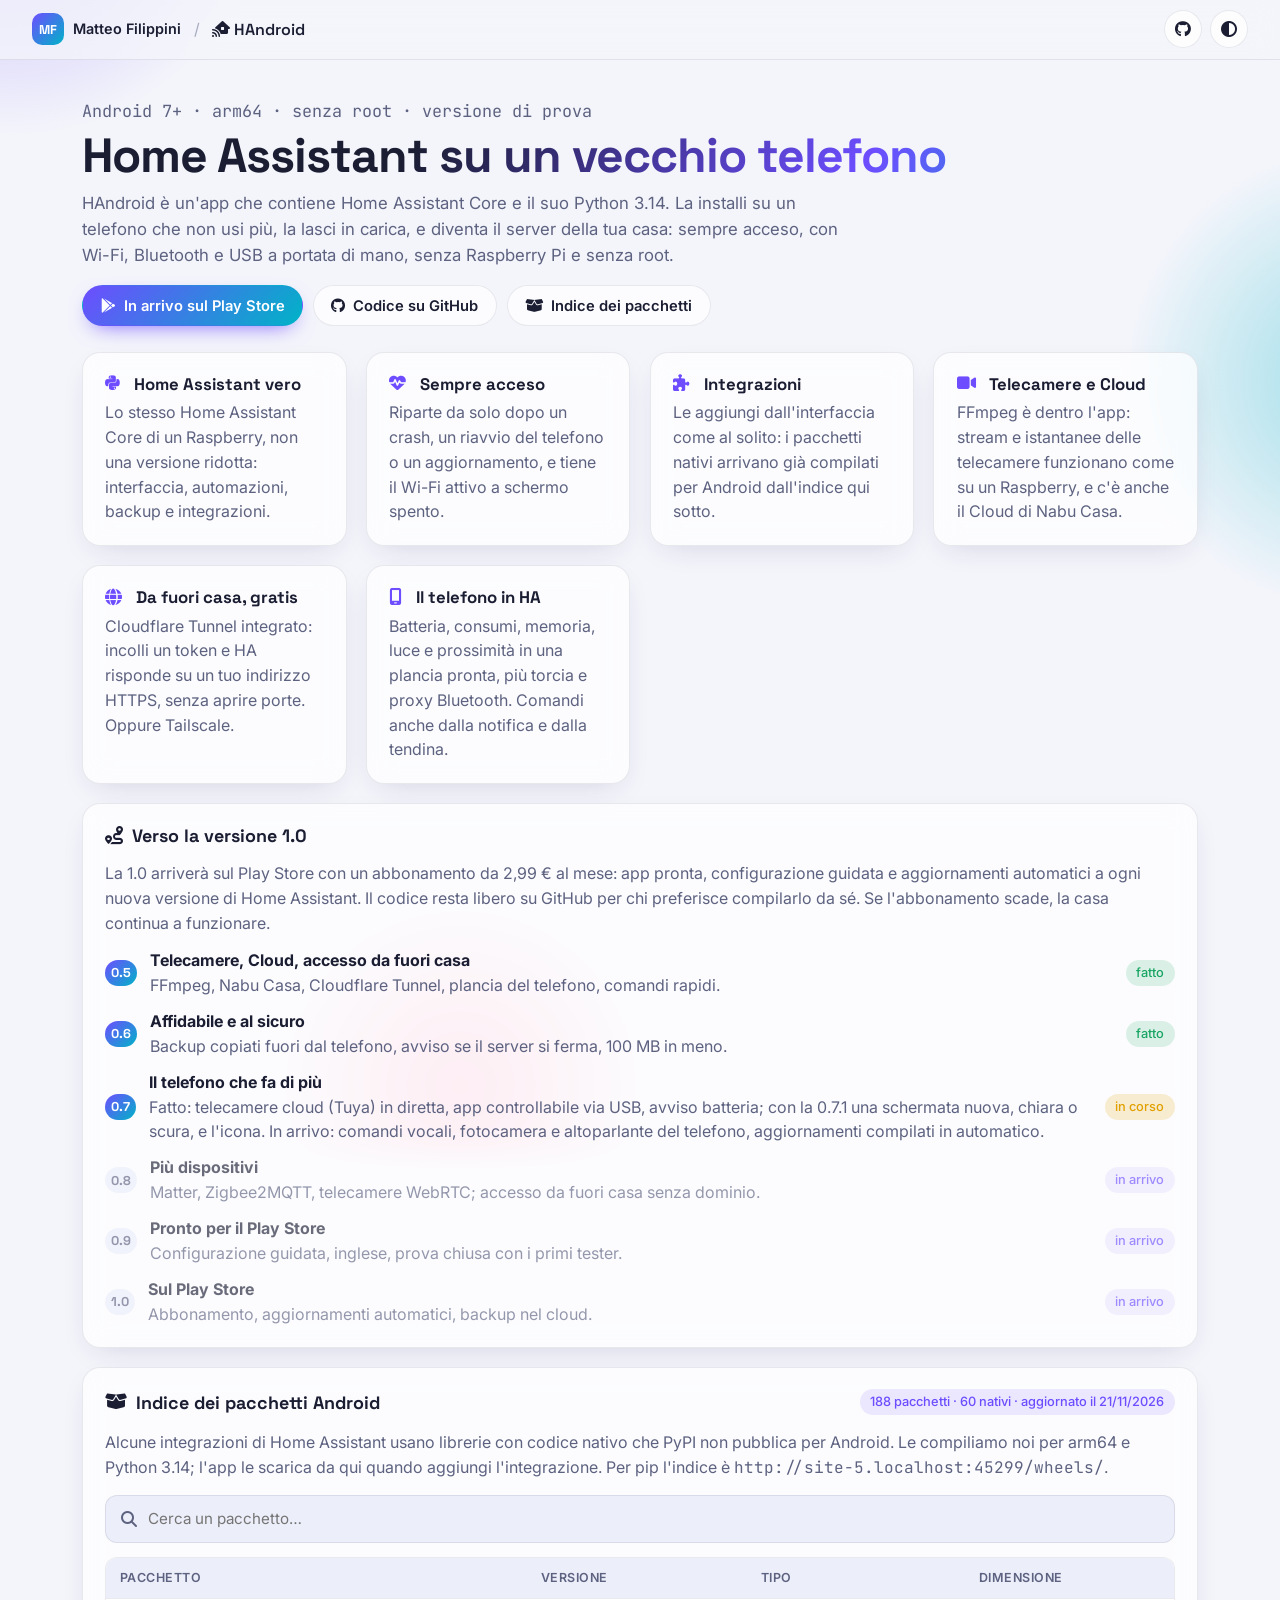
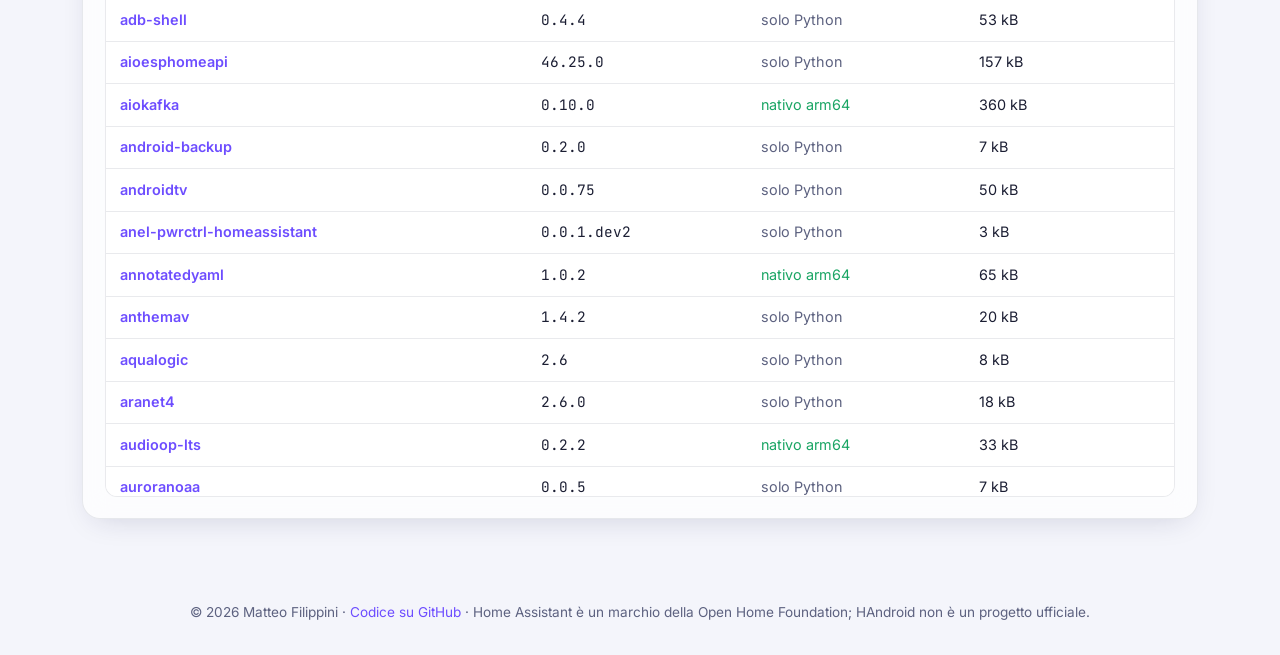
==== commit cf310983: "Indice dei wheel Android: 188 pacchetti" ====
--- a/index.html
+++ b/index.html
@@ -77,7 +77,7 @@
     <ol class="elenco-tappe">
       <li class="fatto"><span class="mf-step">0.5</span><div><strong>Telecamere, Cloud, accesso da fuori casa</strong><span class="muted">FFmpeg, Nabu Casa, Cloudflare Tunnel, plancia del telefono, comandi rapidi.</span></div><span class="mf-pill">fatto</span></li>
       <li class="fatto"><span class="mf-step">0.6</span><div><strong>Affidabile e al sicuro</strong><span class="muted">Backup copiati fuori dal telefono, avviso se il server si ferma, 100 MB in meno.</span></div><span class="mf-pill">fatto</span></li>
-      <li class="corso"><span class="mf-step">0.7</span><div><strong>Il telefono che fa di più</strong><span class="muted">Fatto: telecamere cloud (Tuya) in diretta, app controllabile via USB, avviso batteria. In arrivo: comandi vocali, fotocamera e altoparlante del telefono, aggiornamenti compilati in automatico.</span></div><span class="mf-pill">in corso</span></li>
+      <li class="corso"><span class="mf-step">0.7</span><div><strong>Il telefono che fa di più</strong><span class="muted">Fatto: telecamere cloud (Tuya) in diretta, app controllabile via USB, avviso batteria; con la 0.7.1 una schermata nuova, chiara o scura, e l'icona. In arrivo: comandi vocali, fotocamera e altoparlante del telefono, aggiornamenti compilati in automatico.</span></div><span class="mf-pill">in corso</span></li>
       <li><span class="mf-step">0.8</span><div><strong>Più dispositivi</strong><span class="muted">Matter, Zigbee2MQTT, telecamere WebRTC; accesso da fuori casa senza dominio.</span></div><span class="mf-pill">in arrivo</span></li>
       <li><span class="mf-step">0.9</span><div><strong>Pronto per il Play Store</strong><span class="muted">Configurazione guidata, inglese, prova chiusa con i primi tester.</span></div><span class="mf-pill">in arrivo</span></li>
       <li><span class="mf-step">1.0</span><div><strong>Sul Play Store</strong><span class="muted">Abbonamento, aggiornamenti automatici, backup nel cloud.</span></div><span class="mf-pill">in arrivo</span></li>
